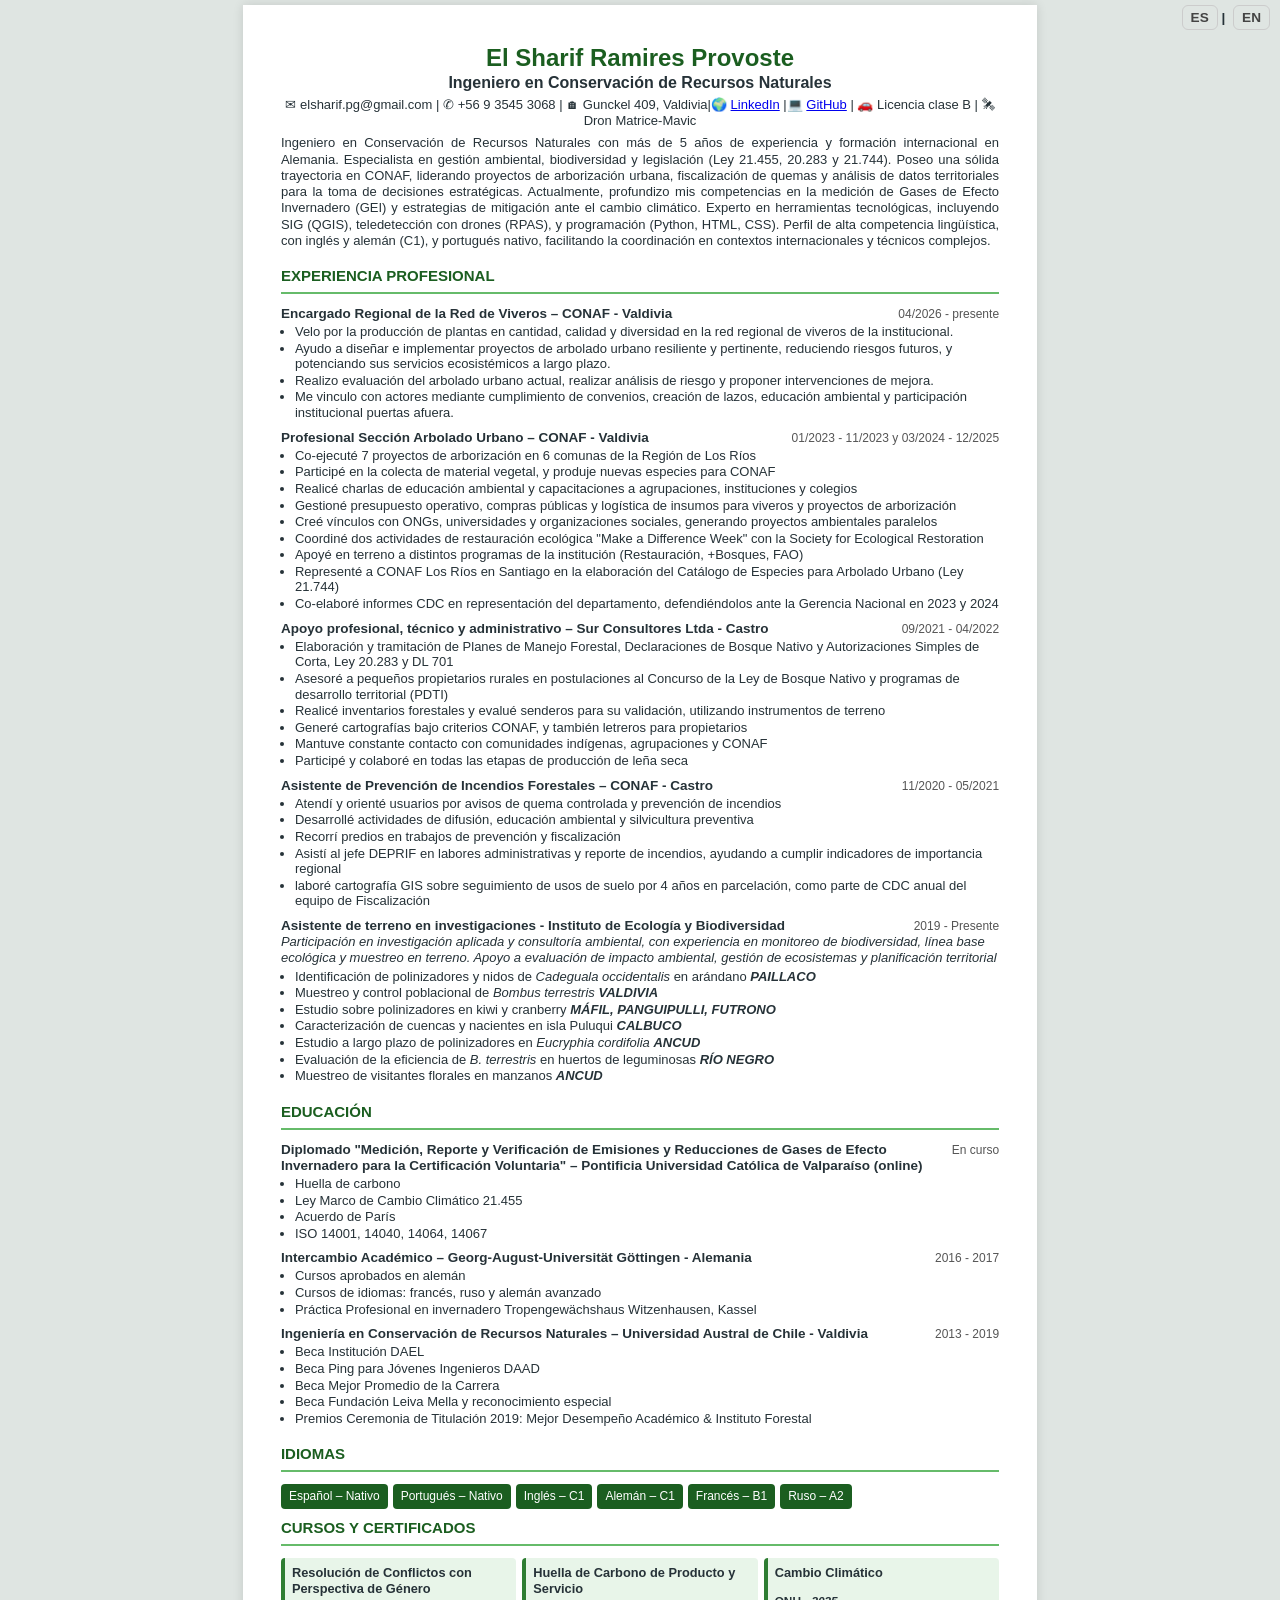
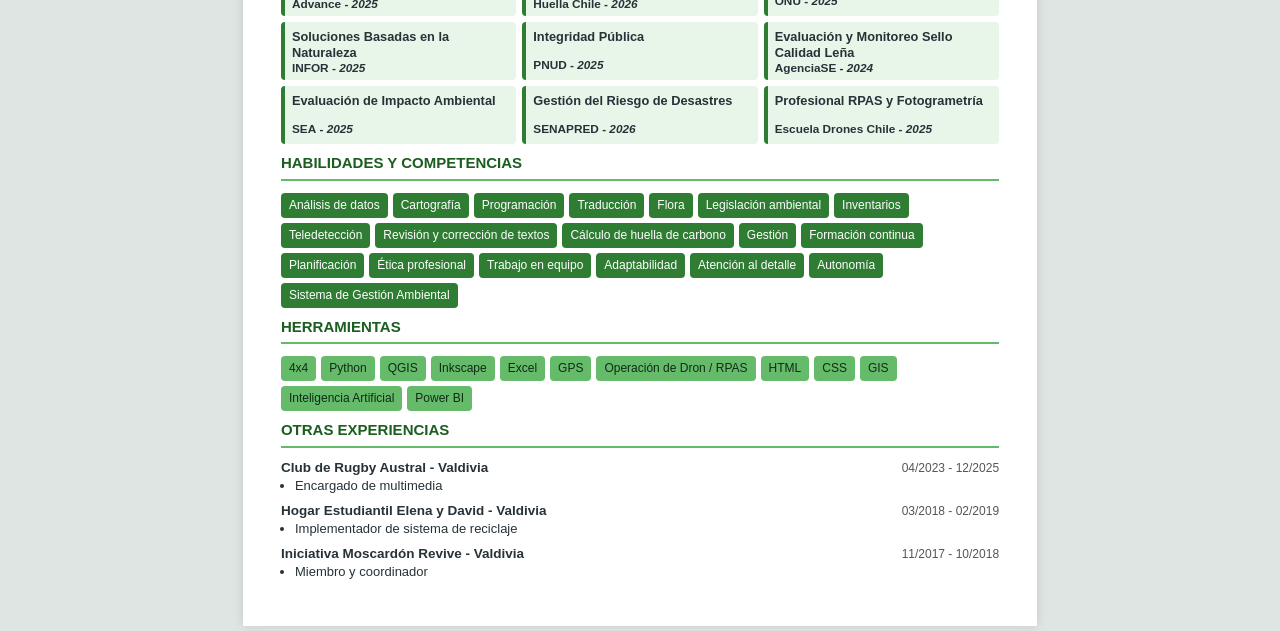
==== index.html @ f7a0f616 "Update index.html" ====
<!DOCTYPE html>
<html lang="es">

<head>
<meta charset="UTF-8">
<meta name="viewport" content="width=device-width, initial-scale=1.0">
<title>CV</title>
<link rel="stylesheet" href="style.css">
</head>

<body>

<div class="page">

<header>

<h1>El Sharif Ramires Provoste</h1>
<h2>Ingeniero en Conservación de Recursos Naturales</h2>

<p class="contact">
✉︎ elsharif.pg@gmail.com | ✆ +56 9 3545 3068 | 🏠︎ Gunckel 409, Valdivia|🌍 <a href="https://www.linkedin.com/in/el-sharif-ramires-provoste-ambiental-recursos-naturales-590b9b17b/" target="_blank">LinkedIn</a> |💻 <a href="https://github.com/Sharif-PG/cv_sharif_2026" target="_blank">GitHub</a> | 🚗 Licencia clase B | 🛰 Dron Matrice-Mavic
</p>
<div class="language">
  <a href="index.html">ES</a> | <a href="index_EN.html">EN</a>
</div>

<p class="summary">
Ingeniero en Conservación de Recursos Naturales con más de 5 años de experiencia y formación internacional en Alemania. Especialista en gestión ambiental, biodiversidad y legislación (Ley 21.455, 20.283 y 21.744). Poseo una sólida trayectoria en CONAF, liderando proyectos de arborización urbana, fiscalización de quemas y análisis de datos territoriales para la toma de decisiones estratégicas. Actualmente, profundizo mis competencias en la medición de Gases de Efecto Invernadero (GEI) y estrategias de mitigación ante el cambio climático. Experto en herramientas tecnológicas, incluyendo SIG (QGIS), teledetección con drones (RPAS), y programación (Python, HTML, CSS). Perfil de alta competencia lingüística, con inglés y alemán (C1), y portugués nativo, facilitando la coordinación en contextos internacionales y técnicos complejos.
</p>

</header>



<section>

<h3>EXPERIENCIA PROFESIONAL</h3>

<div class="item">

<div class="item-header">
<h4>Encargado Regional de la Red de Viveros – CONAF - Valdivia</h4>
<span class="date">04/2026 - presente</span>
</div>

<ul>
<li>Velo por la producción de plantas en cantidad, calidad y diversidad en la red regional de viveros de la institucional. </li>
<li>Ayudo a diseñar e implementar proyectos de arbolado urbano resiliente y pertinente, reduciendo riesgos futuros, y potenciando sus servicios ecosistémicos a largo plazo.</li>
<li>Realizo evaluación del arbolado urbano actual, realizar análisis de riesgo y proponer intervenciones de mejora. </li>
<li>Me vinculo con actores mediante cumplimiento de convenios, creación de lazos, educación ambiental y participación institucional puertas afuera.</li>
</ul>

</div>
  
<div class="item">
<div class="item-header">
<h4>Profesional Sección Arbolado Urbano – CONAF - Valdivia</h4>
<span class="date">01/2023 - 11/2023 y 03/2024 - 12/2025</span>
</div>

<ul>
<li>Co-ejecuté 7 proyectos de arborización en 6 comunas de la Región de Los Ríos</li>
<li>Participé en la colecta de material vegetal, y produje nuevas especies para CONAF</li>
<li>Realicé charlas de educación ambiental y capacitaciones a agrupaciones, instituciones y colegios</li>
<li>Gestioné presupuesto operativo, compras públicas y logística de insumos para viveros y proyectos de arborización</li>
<li>Creé vínculos con ONGs, universidades y organizaciones sociales, generando proyectos ambientales paralelos</li> 
<li>Coordiné dos actividades de restauración ecológica "Make a Difference Week" con la Society for Ecological Restoration</li>
<li>Apoyé en terreno a distintos programas de la institución  (Restauración, +Bosques, FAO)</li>
<li>Representé a CONAF Los Ríos en Santiago en la elaboración del Catálogo de Especies para Arbolado Urbano (Ley 21.744)</li>
<li>Co-elaboré informes CDC en representación del departamento, defendiéndolos ante la Gerencia Nacional en 2023 y 2024</li>
</ul>

</div>


<div class="item">

<div class="item-header">
<h4>Apoyo profesional, técnico y administrativo – Sur Consultores Ltda - Castro</h4>
<span class="date">09/2021 - 04/2022</span>
</div>

<ul>
<li>Elaboración y tramitación de Planes de Manejo Forestal, Declaraciones de Bosque Nativo y Autorizaciones Simples de Corta, Ley 20.283 y DL 701</li>
<li>Asesoré a pequeños propietarios rurales en postulaciones al Concurso de la Ley de Bosque Nativo y programas de desarrollo territorial (PDTI)</li>
<li>Realicé inventarios forestales y evalué senderos para su validación, utilizando instrumentos de terreno</li>
<li>Generé cartografías bajo criterios CONAF, y también letreros para propietarios</li>
<li>Mantuve constante contacto con comunidades indígenas, agrupaciones y CONAF</li>
<li>Participé y colaboré en todas las etapas de producción de leña seca</li>
</ul>

</div>


<div class="item">

<div class="item-header">
<h4>Asistente de Prevención de Incendios Forestales – CONAF - Castro</h4>
<span class="date">11/2020 - 05/2021</span>
</div>

<ul>
<li>Atendí y orienté usuarios por avisos de quema controlada y prevención de incendios</li>
<li>Desarrollé actividades de difusión, educación ambiental y silvicultura preventiva</li>
<li>Recorrí predios en trabajos de prevención y fiscalización</li>
<li>Asistí al jefe DEPRIF en labores administrativas y reporte de incendios, ayudando a cumplir indicadores de importancia regional</li>
<li>laboré cartografía GIS sobre seguimiento de usos de suelo por 4 años en parcelación, como parte de CDC anual del equipo de Fiscalización</li>
</ul>

</div>


<div class="item">

<div class="item-header">
<h4>Asistente de terreno en investigaciones - Instituto de Ecología y Biodiversidad</h4>
<span class="date">2019 - Presente</span>
</div>
<p><i>Participación en investigación aplicada y consultoría ambiental, con experiencia en monitoreo de biodiversidad, línea base ecológica y muestreo en terreno. Apoyo a evaluación de impacto ambiental, gestión de ecosistemas y planificación territorial</i></p>
<ul>
<li>Identificación de polinizadores y nidos de <i>Cadeguala occidentalis</i> en arándano <b><i>PAILLACO</i></b></li>
<li>Muestreo y control poblacional de <i>Bombus terrestris</i> <b><i>VALDIVIA</i></b></li>
<li>Estudio sobre polinizadores en kiwi y cranberry <b><i>MÁFIL, PANGUIPULLI, FUTRONO</i></b></li>
<li>Caracterización de cuencas y nacientes en isla Puluqui <b><i>CALBUCO</i></b></li>
<li>Estudio a largo plazo de polinizadores en <i>Eucryphia cordifolia </i><b><i>ANCUD</i></b></li>
<li>Evaluación de la eficiencia de <i>B. terrestris</i> en huertos de leguminosas <b><i>RÍO NEGRO</i></b></li>
<li>Muestreo de visitantes florales en manzanos <b><i>ANCUD</i></b></li>
</ul>

</div>


</section>



<section>

<h3>EDUCACIÓN</h3>

<div class="item">
  
<div class="item-header">
<h4>Diplomado "Medición, Reporte y Verificación de Emisiones y Reducciones de Gases de Efecto Invernadero para la Certificación Voluntaria"  – Pontificia Universidad Católica de Valparaíso (online)</h4>
<span class="date">En curso</span>
</div>

<ul>
<li>Huella de carbono</li>
<li>Ley Marco de Cambio Climático 21.455</li>
<li>Acuerdo de París</li>
<li>ISO 14001, 14040, 14064, 14067</li>
</ul>

</div>

  
<div class="item">
  
<div class="item-header">
<h4>Intercambio Académico – Georg-August-Universität Göttingen - Alemania</h4>
<span class="date">2016 - 2017</span>
</div>

<ul>
<li>Cursos aprobados en alemán</li>
<li>Cursos de idiomas: francés, ruso y alemán avanzado</li>
<li>Práctica Profesional en invernadero Tropengewächshaus Witzenhausen, Kassel</li>
</ul>

</div>


<div class="item">

<div class="item-header">
<h4>Ingeniería en Conservación de Recursos Naturales – Universidad Austral de Chile - Valdivia</h4>
<span class="date">2013 - 2019</span>
</div>

<ul>
<li>Beca Institución DAEL</li>
<li>Beca Ping para Jóvenes Ingenieros DAAD</li>
<li>Beca Mejor Promedio de la Carrera</li>
<li>Beca Fundación Leiva Mella y reconocimiento especial</li>
<li>Premios Ceremonia de Titulación 2019: Mejor Desempeño Académico & Instituto Forestal</li>
</ul>

</div>

</section>


<section>

<h3>IDIOMAS</h3>

<div class="box-grid">

<div class="box lang">Español – Nativo</div>
<div class="box lang">Portugués – Nativo</div>
<div class="box lang">Inglés – C1</div>
<div class="box lang">Alemán – C1</div>
<div class="box lang">Francés – B1</div>
<div class="box lang">Ruso – A2</div>

</div>

</section>



<section>

<h3>CURSOS Y CERTIFICADOS</h3>

<div class="courses-grid">
<!--
<div class="course">
<h4>Desafíos en Áreas Silvestres Protegidas</h4>
<p><b>FAO</b> - <i>2026</i></p>
</div>

<div class="course">
<h4>Análisis de Datos y Dashboard en Excel</h4>
<p><b>USACH</b> - <i>2025</i></p>
</div>
-->
<div class="course">
<h4>Resolución de Conflictos con Perspectiva de Género</h4>
<p><b>Advance</b> - <i>2025</i></p>
</div>

<div class="course">
<h4>Huella de Carbono de Producto y Servicio</h4>
<p><b>Huella Chile</b> - <i>2026</i></p>
</div>

<div class="course">
<h4>Cambio Climático</h4>
<p><b>ONU</b> - <i>2025</i></p>
</div>

<div class="course">
<h4>Soluciones Basadas en la Naturaleza</h4>
<p><b>INFOR</b> - <i>2025</i></p>
</div>

<div class="course">
<h4>Integridad Pública</h4>
<p><b>PNUD</b> - <i>2025</i></p>
</div>
<!--
<div class="course">
<h4>Certificado de Alemán TestDaF</h4>
<p><b>TestDaf Institut</b> - <i>2017</i></p>
</div>
-->
<div class="course">
<h4>Evaluación y Monitoreo Sello Calidad Leña</h4>
<p><b>AgenciaSE</b> - <i>2024</i></p>
</div>
<!--
<div class="course">
<h4>IELTS Inglés C1</h4>
<p><b>British Council</b> - <i>2024</i></p>
</div>
-->
<div class="course">
<h4>Evaluación de Impacto Ambiental</h4>
<p><b>SEA</b> - <i>2025</i></p>
</div>
<!--
<div class="course">
<h4>Formación de Especialista de Emergencia</h4>
<p><b>CITRID</b> - <i>2026</i></p>
</div>

<div class="course">
<h4>La Lista Roja de Ecosistemas</h4>
<p><b>IUCN</b> - <i>2026</i></p>
</div>
-->
<div class="course">
<h4>Gestión del Riesgo de Desastres</h4>
<p><b>SENAPRED</b> - <i>2026</i></p>
</div>

<div class="course">
<h4>Profesional RPAS y Fotogrametría</h4>
<p><b>Escuela Drones Chile</b> - <i>2025</i></p>
</div>

</div>

</section>


<section>

<h3>HABILIDADES Y COMPETENCIAS</h3>

<div class="box-grid">

<div class="box">Análisis de datos</div>
<div class="box">Cartografía</div>
<div class="box">Programación</div>
<div class="box">Traducción</div>
<div class="box">Flora</div>
<div class="box">Legislación ambiental</div>
<div class="box">Inventarios</div>
<div class="box">Teledetección</div>
<div class="box">Revisión y corrección de textos</div>
<div class="box">Cálculo de huella de carbono</div>
<div class="box">Gestión</div>
<div class="box">Formación continua</div>
<div class="box">Planificación</div>
<div class="box">Ética profesional</div>
<div class="box">Trabajo en equipo</div>
<div class="box">Adaptabilidad</div>
<div class="box">Atención al detalle</div>
<div class="box">Autonomía</div>
<div class="box">Sistema de Gestión Ambiental</div>
</div>

</section>



<section>

<h3>HERRAMIENTAS</h3>

<div class="box-grid">

<div class="box tool">4x4</div>
<div class="box tool">Python</div>
<div class="box tool">QGIS</div>
<div class="box tool">Inkscape</div>
<div class="box tool">Excel</div>
<div class="box tool">GPS</div>
<div class="box tool">Operación de Dron / RPAS</div>
<div class="box tool">HTML</div>
<div class="box tool">CSS</div>
<div class="box tool">GIS</div>
<div class="box tool">Inteligencia Artificial</div>
<div class="box tool">Power BI</div>
  
</div>

</section>
  


<section>

<h3>OTRAS EXPERIENCIAS</h3>

<div class="item">

<div class="item-header">
<h4>Club de Rugby Austral - Valdivia</h4>
<span class="date">04/2023 - 12/2025</span>
</div>

<ul>
<li>Encargado de multimedia</li>
</ul>

</div>


<div class="item">

<div class="item-header">
<h4>Hogar Estudiantil Elena y David - Valdivia</h4>
<span class="date">03/2018 - 02/2019</span>
</div>

<ul>
<li>Implementador de sistema de reciclaje</li>
</ul>

</div>

<div class="item">

<div class="item-header">
<h4>Iniciativa Moscardón Revive - Valdivia</h4>
<span class="date">11/2017 - 10/2018</span>
</div>

<ul>
<li>Miembro y coordinador</li>
</ul>

</div>

</section>


</div>

</body>
</html>
---- style.css ----
:root{

--green-dark:#1B5E20;
--green-mid:#2E7D32;
--green-light:#66BB6A;
--green-soft:#E8F5E9;

--text:#263238;

}

*{
box-sizing:border-box;
margin:0;
padding:0;
}

body{

font-family:"Segoe UI", Arial, sans-serif;
font-size:13px;
line-height:1.25;

background:#dfe5e2;
color:var(--text);

display:flex;
justify-content:center;

padding:5px;

}


/* BOTON DE IDIOMA */

.language {
  position: absolute;
  top: 10px;
  right: 10px;
  font-size: 0.85rem;
  font-weight: 600;
}

.language a {
  text-decoration: none;
  color: #444;
  border: 1px solid #ccc;
  padding: 4px 8px;
  margin-left: 4px;
  border-radius: 6px;
  transition: all 0.2s ease;
}

.language a:hover {
  background-color: #444;
  color: white;
  border-color: #444;
}

/* PAGE */

.page{

background:white;

width:210mm;
min-height:297mm;

padding:10mm;

box-shadow:0 0 10px rgba(0,0,0,0.12);

}


/* HEADER */

header{
text-align:center;
margin-bottom:8px;
}

h1{
font-size:24px;
color:var(--green-dark);
}

h2{
font-size:16px;
margin-bottom:4px;
}

.contact{
font-size:13px;
margin-bottom:6px;
}

.summary{
text-align:justify;
}


/* SECTIONS */

section{
margin-top:0px;
padding-top:10px;
page-break-inside:avoid;
break-inside:avoid;
}

h3{

color:var(--green-dark);

border-bottom:2px solid var(--green-light);

padding-bottom:6px;
margin-bottom:12px;

font-size:15px;

}


/* EXPERIENCE / EDUCATION */

.item{
margin-bottom:9px;
}

.item-header{
display:flex;
justify-content:space-between;
align-items:baseline;
gap:2px;
}

.item-header h4{
font-size:13.5px;
line-height:1.2;
}

.date{
font-size:12px;
color:#555;
white-space:nowrap;
}


/* LISTS */

ul{
margin-top:2px;
padding-left:14px;
}

li{
margin-bottom:1px;
line-height:1.2;
}


/* COURSES / CERTIFICATIONS */

.courses-grid{

display:grid;

grid-template-columns:repeat(auto-fill,minmax(190px,1fr));

gap:6px;

}

.course{

background:var(--green-soft);

border-left:4px solid var(--green-mid);

padding:7px;

border-radius:4px;

height:58px;

display:flex;
flex-direction:column;
justify-content:space-between;

}

.course h4{
font-size:12.8px;
}

.course span{
font-size:11.8px;
}

.course p{
font-size:11.8px;
font-weight:600;
}


/* SKILLS / TOOLS / LANGUAGES */

.box-grid{

display:flex;

flex-wrap:wrap;

gap:5px;

}

.box{

background:var(--green-mid);

color:white;

padding:5px 8px;

border-radius:4px;

font-size:12px;

}

.tool{
background:var(--green-light);
color:#0d2c16;
}

.lang{
background:var(--green-dark);
}


/* PRINT SETTINGS */

@page{
size:A4;
margin:13mm;
}

@media print{

body{
background:white;
padding:0;
font-size:11px;
}

.page{
box-shadow:none;
width:100%;
padding:8mm;
}

section{
break-inside:avoid;
page-break-inside:avoid;
}

}
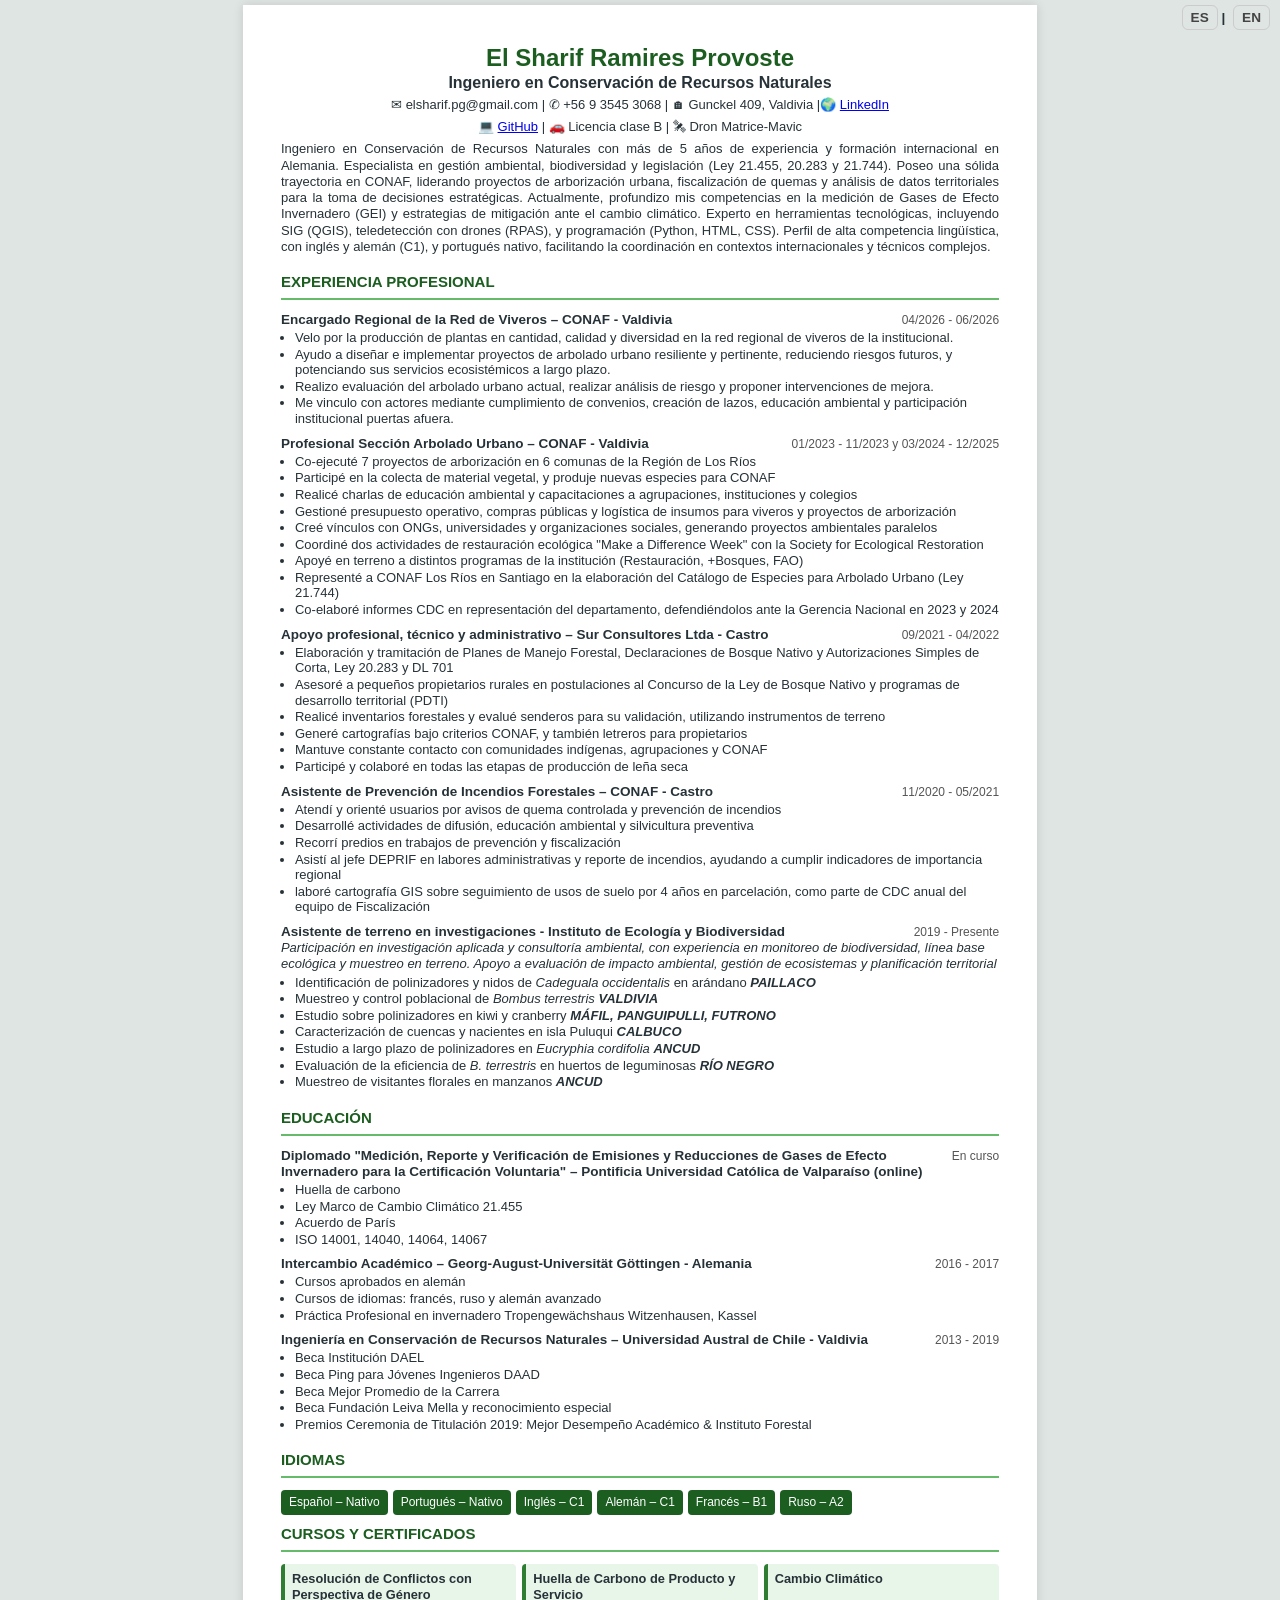
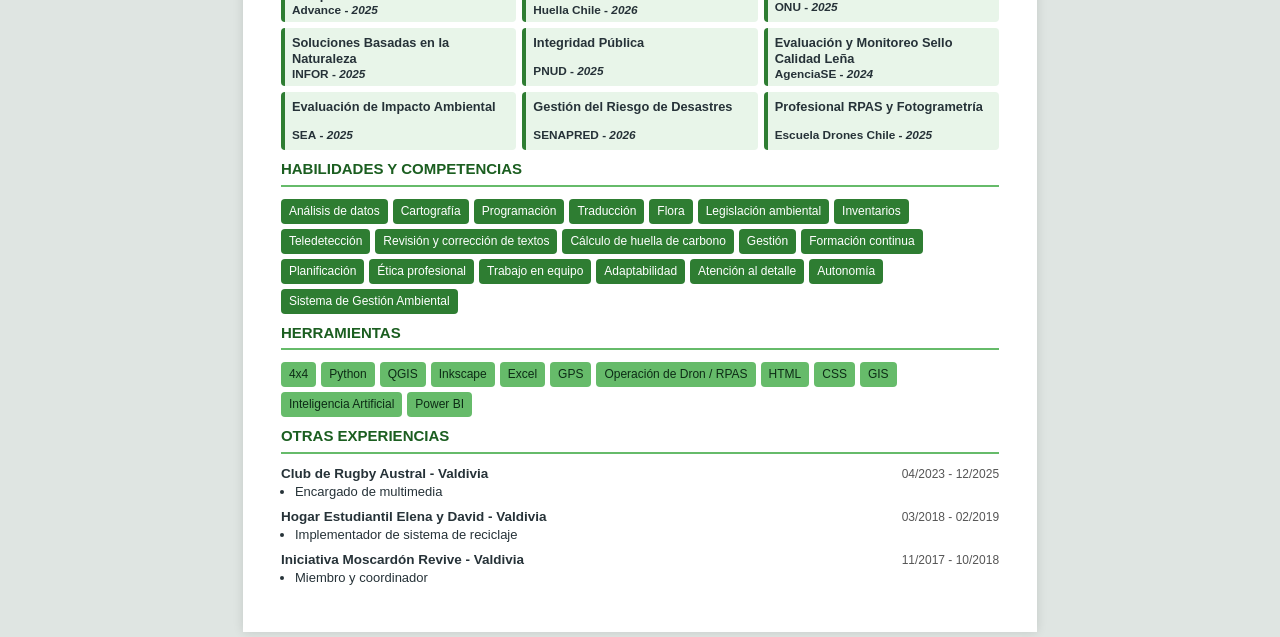
==== commit 1c2c16a7: "Update index.html" ====
--- a/index.html
+++ b/index.html
@@ -18,8 +18,9 @@
 <h2>Ingeniero en Conservación de Recursos Naturales</h2>
 
 <p class="contact">
-✉︎ elsharif.pg@gmail.com | ✆ +56 9 3545 3068 | 🏠︎ Gunckel 409, Valdivia|🌍 <a href="https://www.linkedin.com/in/el-sharif-ramires-provoste-ambiental-recursos-naturales-590b9b17b/" target="_blank">LinkedIn</a> |💻 <a href="https://github.com/Sharif-PG/cv_sharif_2026" target="_blank">GitHub</a> | 🚗 Licencia clase B | 🛰 Dron Matrice-Mavic
-</p>
+✉︎ elsharif.pg@gmail.com | ✆ +56 9 3545 3068 | 🏠︎ Gunckel 409, Valdivia |🌍 <a href="https://www.linkedin.com/in/el-sharif-ramires-provoste-ambiental-recursos-naturales-590b9b17b/" target="_blank">LinkedIn</a></p>
+<p class="contact">
+💻 <a href="https://github.com/Sharif-PG/cv_sharif_2026" target="_blank">GitHub</a> | 🚗 Licencia clase B | 🛰 Dron Matrice-Mavic</p>
 <div class="language">
   <a href="index.html">ES</a> | <a href="index_EN.html">EN</a>
 </div>
@@ -40,7 +41,7 @@
 
 <div class="item-header">
 <h4>Encargado Regional de la Red de Viveros – CONAF - Valdivia</h4>
-<span class="date">04/2026 - presente</span>
+<span class="date">04/2026 - 06/2026</span>
 </div>
 
 <ul>
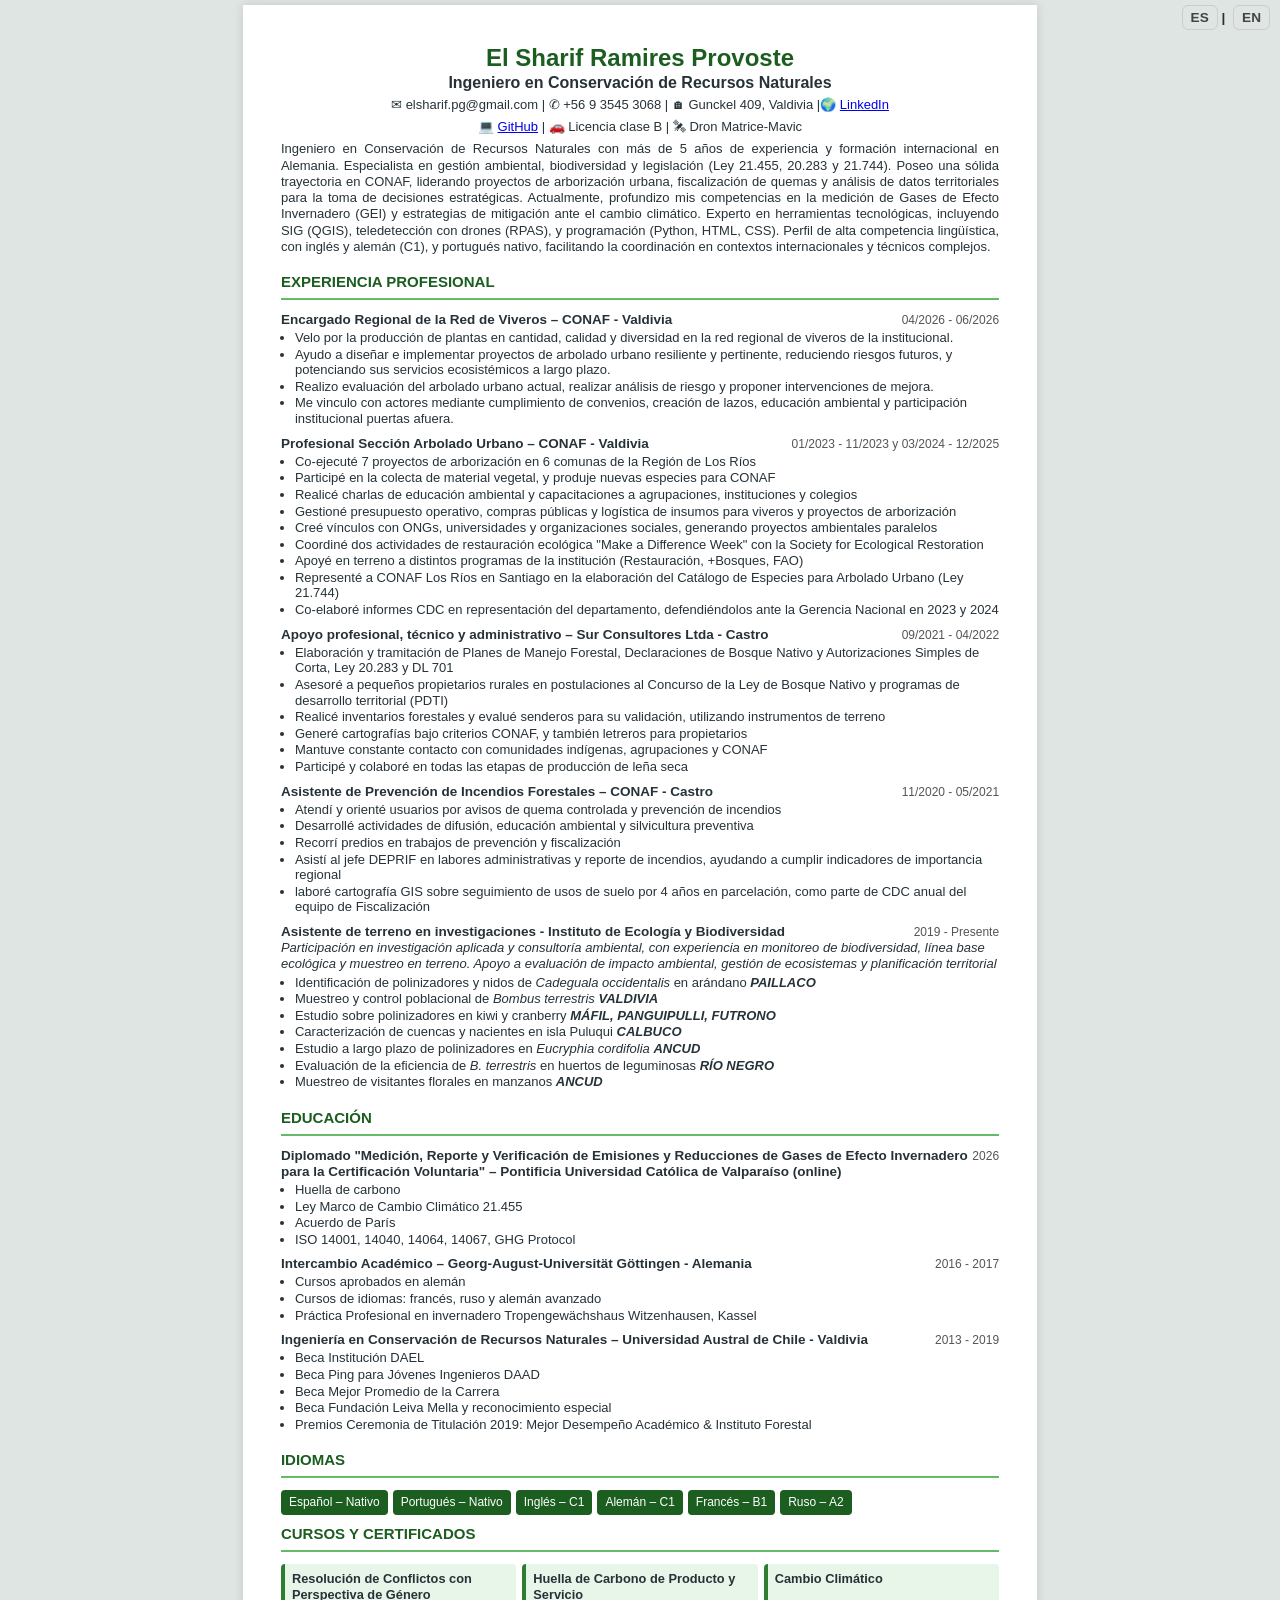
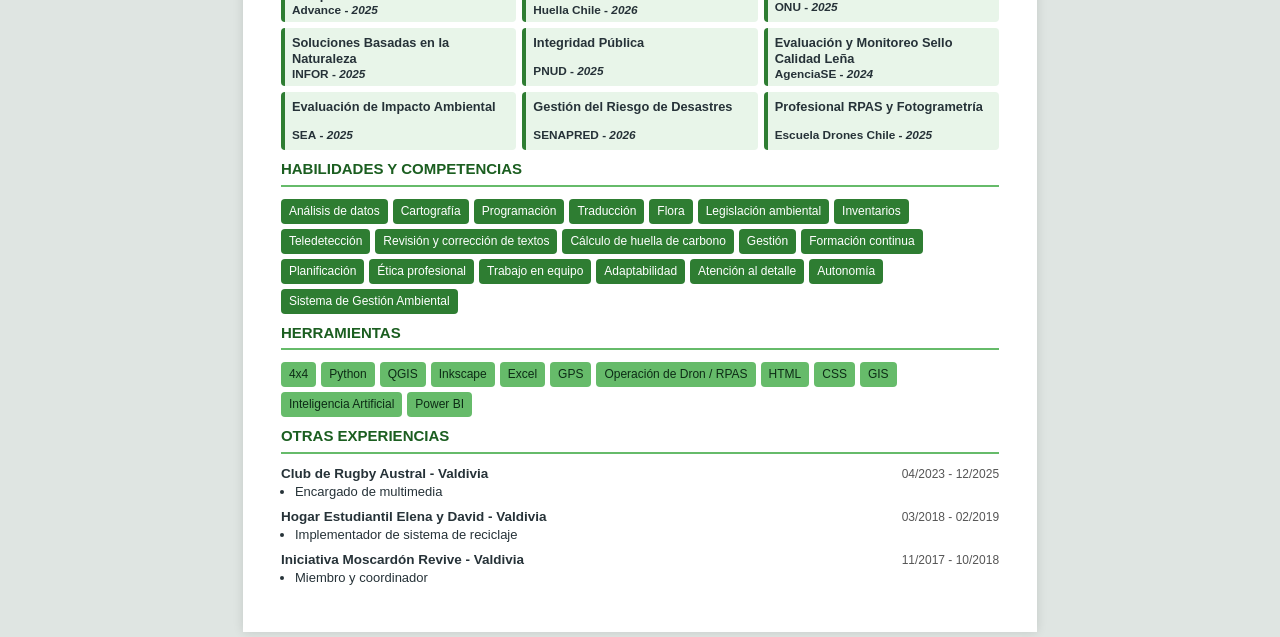
==== commit 57d5498a: "Update index.html" ====
--- a/index.html
+++ b/index.html
@@ -143,14 +143,14 @@
   
 <div class="item-header">
 <h4>Diplomado "Medición, Reporte y Verificación de Emisiones y Reducciones de Gases de Efecto Invernadero para la Certificación Voluntaria"  – Pontificia Universidad Católica de Valparaíso (online)</h4>
-<span class="date">En curso</span>
+<span class="date">2026</span>
 </div>
 
 <ul>
 <li>Huella de carbono</li>
 <li>Ley Marco de Cambio Climático 21.455</li>
 <li>Acuerdo de París</li>
-<li>ISO 14001, 14040, 14064, 14067</li>
+<li>ISO 14001, 14040, 14064, 14067, GHG Protocol</li>
 </ul>
 
 </div>
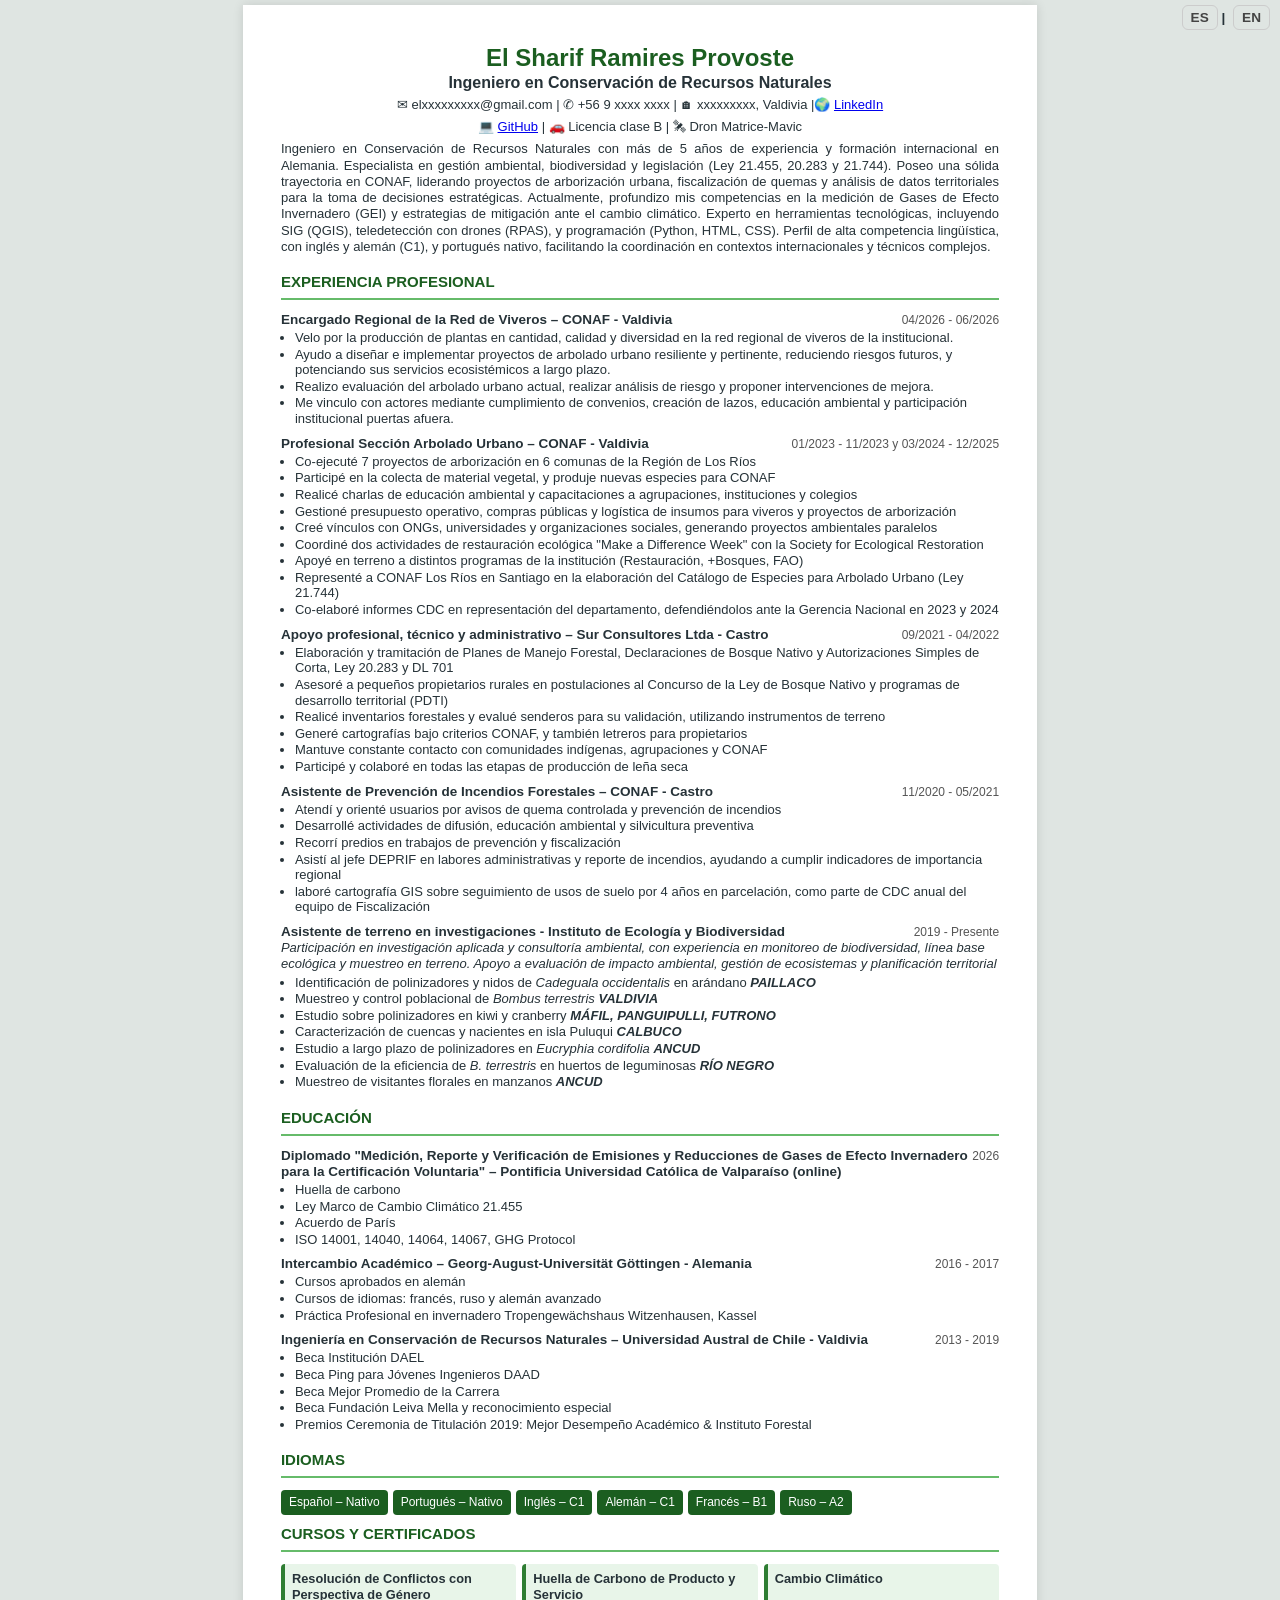
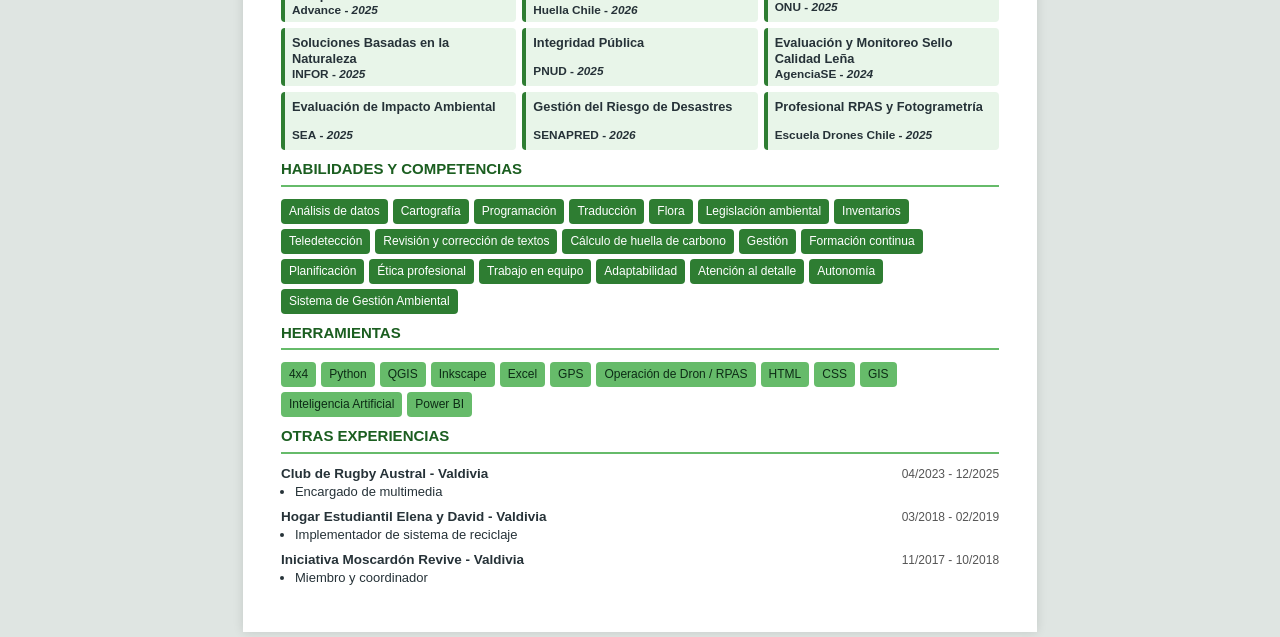
==== commit 1d3111f1: "Update index.html" ====
--- a/index.html
+++ b/index.html
@@ -18,7 +18,7 @@
 <h2>Ingeniero en Conservación de Recursos Naturales</h2>
 
 <p class="contact">
-✉︎ elsharif.pg@gmail.com | ✆ +56 9 3545 3068 | 🏠︎ Gunckel 409, Valdivia |🌍 <a href="https://www.linkedin.com/in/el-sharif-ramires-provoste-ambiental-recursos-naturales-590b9b17b/" target="_blank">LinkedIn</a></p>
+✉︎ elxxxxxxxxx@gmail.com | ✆ +56 9 xxxx xxxx | 🏠︎ xxxxxxxxx, Valdivia |🌍 <a href="https://www.linkedin.com/in/el-sharif-ramires-provoste-ambiental-recursos-naturales-590b9b17b/" target="_blank">LinkedIn</a></p>
 <p class="contact">
 💻 <a href="https://github.com/Sharif-PG/cv_sharif_2026" target="_blank">GitHub</a> | 🚗 Licencia clase B | 🛰 Dron Matrice-Mavic</p>
 <div class="language">
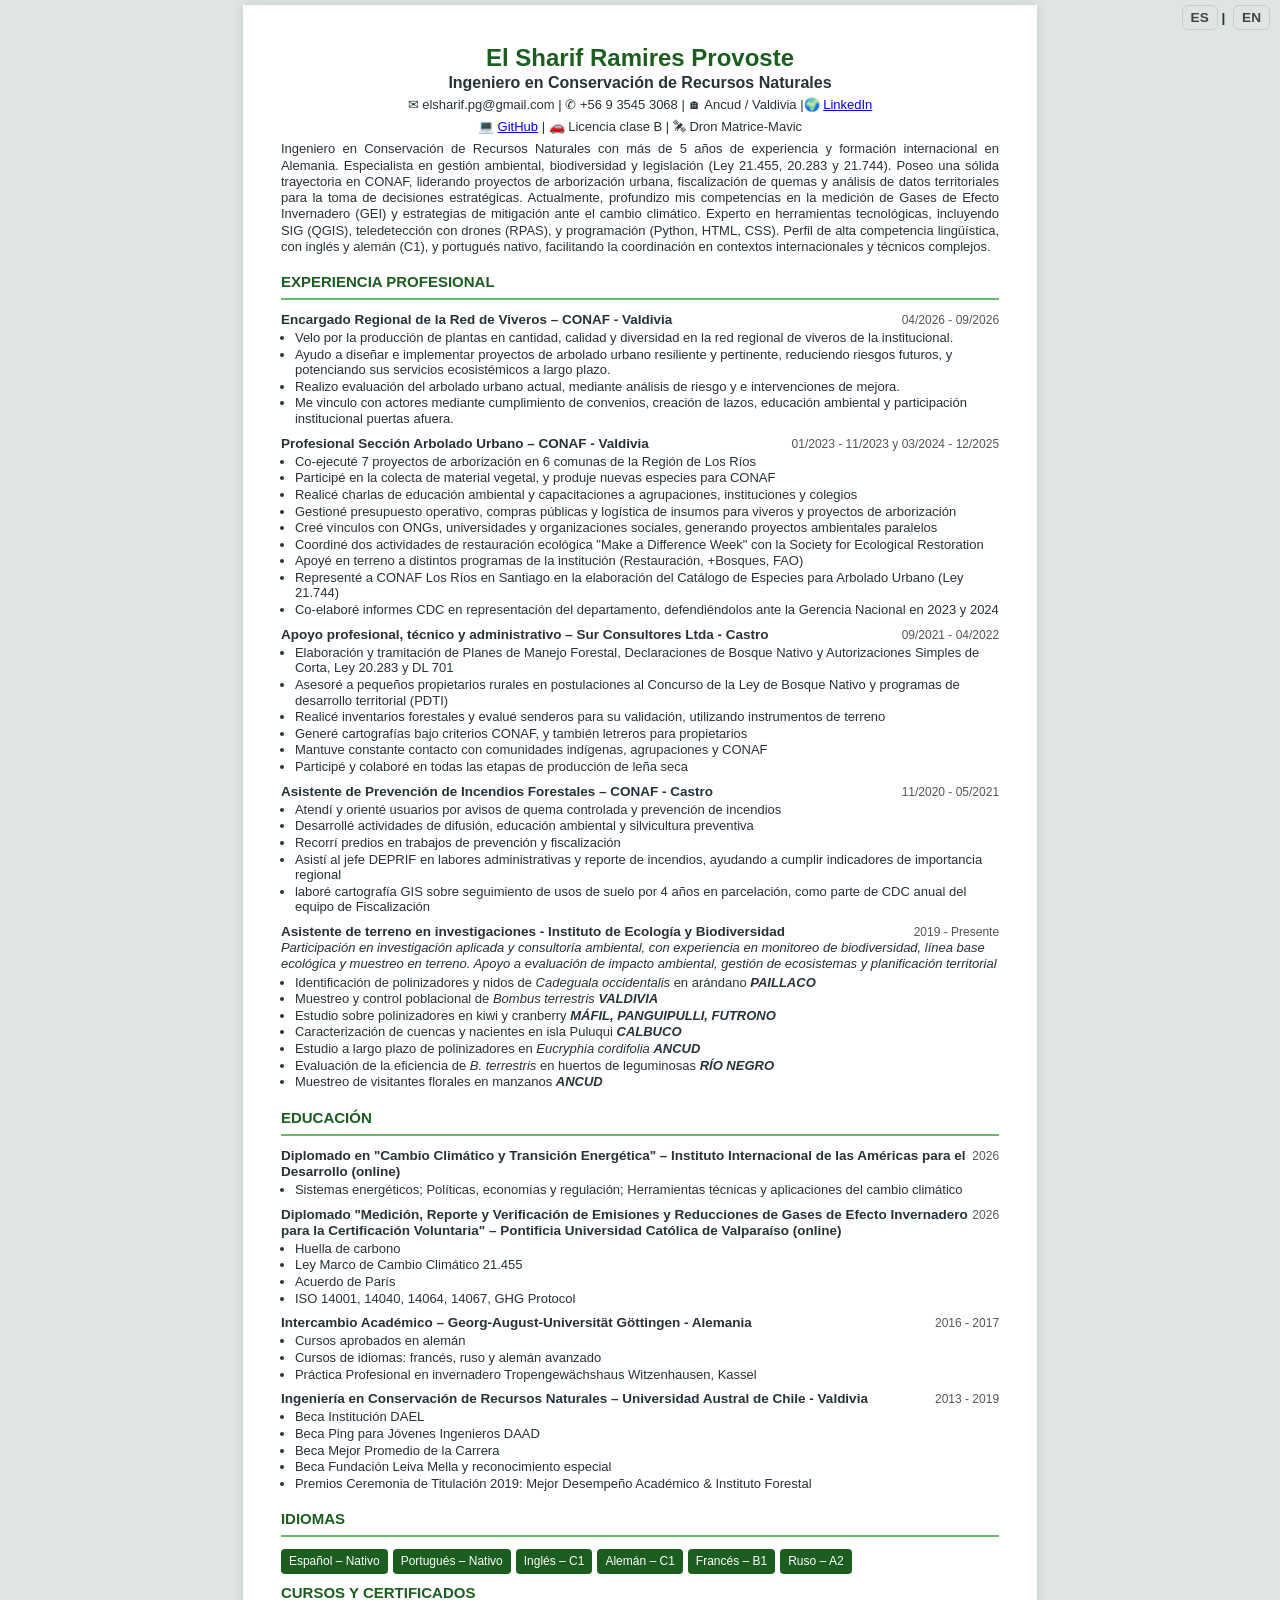
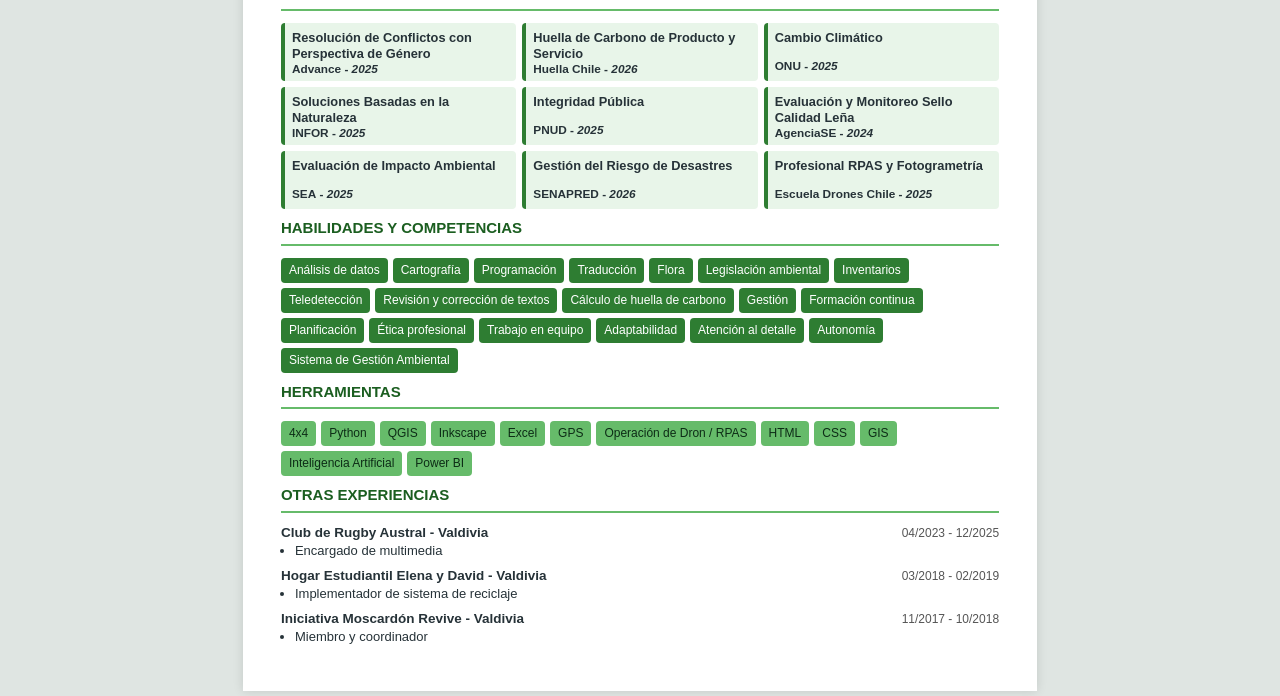
==== commit eb918019: "Revise CV with updated contact and experience Updated personal information and professional experien" ====
--- a/index.html
+++ b/index.html
@@ -18,7 +18,7 @@
 <h2>Ingeniero en Conservación de Recursos Naturales</h2>
 
 <p class="contact">
-✉︎ elxxxxxxxxx@gmail.com | ✆ +56 9 xxxx xxxx | 🏠︎ xxxxxxxxx, Valdivia |🌍 <a href="https://www.linkedin.com/in/el-sharif-ramires-provoste-ambiental-recursos-naturales-590b9b17b/" target="_blank">LinkedIn</a></p>
+✉︎ elsharif.pg@gmail.com | ✆ +56 9 3545 3068 | 🏠︎ Ancud / Valdivia |🌍 <a href="https://www.linkedin.com/in/el-sharif-ramires-provoste-ambiental-recursos-naturales-590b9b17b/" target="_blank">LinkedIn</a></p>
 <p class="contact">
 💻 <a href="https://github.com/Sharif-PG/cv_sharif_2026" target="_blank">GitHub</a> | 🚗 Licencia clase B | 🛰 Dron Matrice-Mavic</p>
 <div class="language">
@@ -41,13 +41,13 @@
 
 <div class="item-header">
 <h4>Encargado Regional de la Red de Viveros – CONAF - Valdivia</h4>
-<span class="date">04/2026 - 06/2026</span>
+<span class="date">04/2026 - 09/2026</span>
 </div>
 
 <ul>
 <li>Velo por la producción de plantas en cantidad, calidad y diversidad en la red regional de viveros de la institucional. </li>
 <li>Ayudo a diseñar e implementar proyectos de arbolado urbano resiliente y pertinente, reduciendo riesgos futuros, y potenciando sus servicios ecosistémicos a largo plazo.</li>
-<li>Realizo evaluación del arbolado urbano actual, realizar análisis de riesgo y proponer intervenciones de mejora. </li>
+<li>Realizo evaluación del arbolado urbano actual, mediante análisis de riesgo y e intervenciones de mejora. </li>
 <li>Me vinculo con actores mediante cumplimiento de convenios, creación de lazos, educación ambiental y participación institucional puertas afuera.</li>
 </ul>
 
@@ -138,6 +138,19 @@
 <section>
 
 <h3>EDUCACIÓN</h3>
+
+<div class="item">
+  
+<div class="item-header">
+<h4>Diplomado en "Cambio Climático y Transición Energética"  – Instituto Internacional de las Américas para el Desarrollo (online)</h4>
+<span class="date">2026</span>
+</div>
+
+<ul>
+<li>Sistemas energéticos; Políticas, economías y regulación; Herramientas técnicas y aplicaciones del cambio climático</li>
+</ul>
+
+</div>
 
 <div class="item">
   
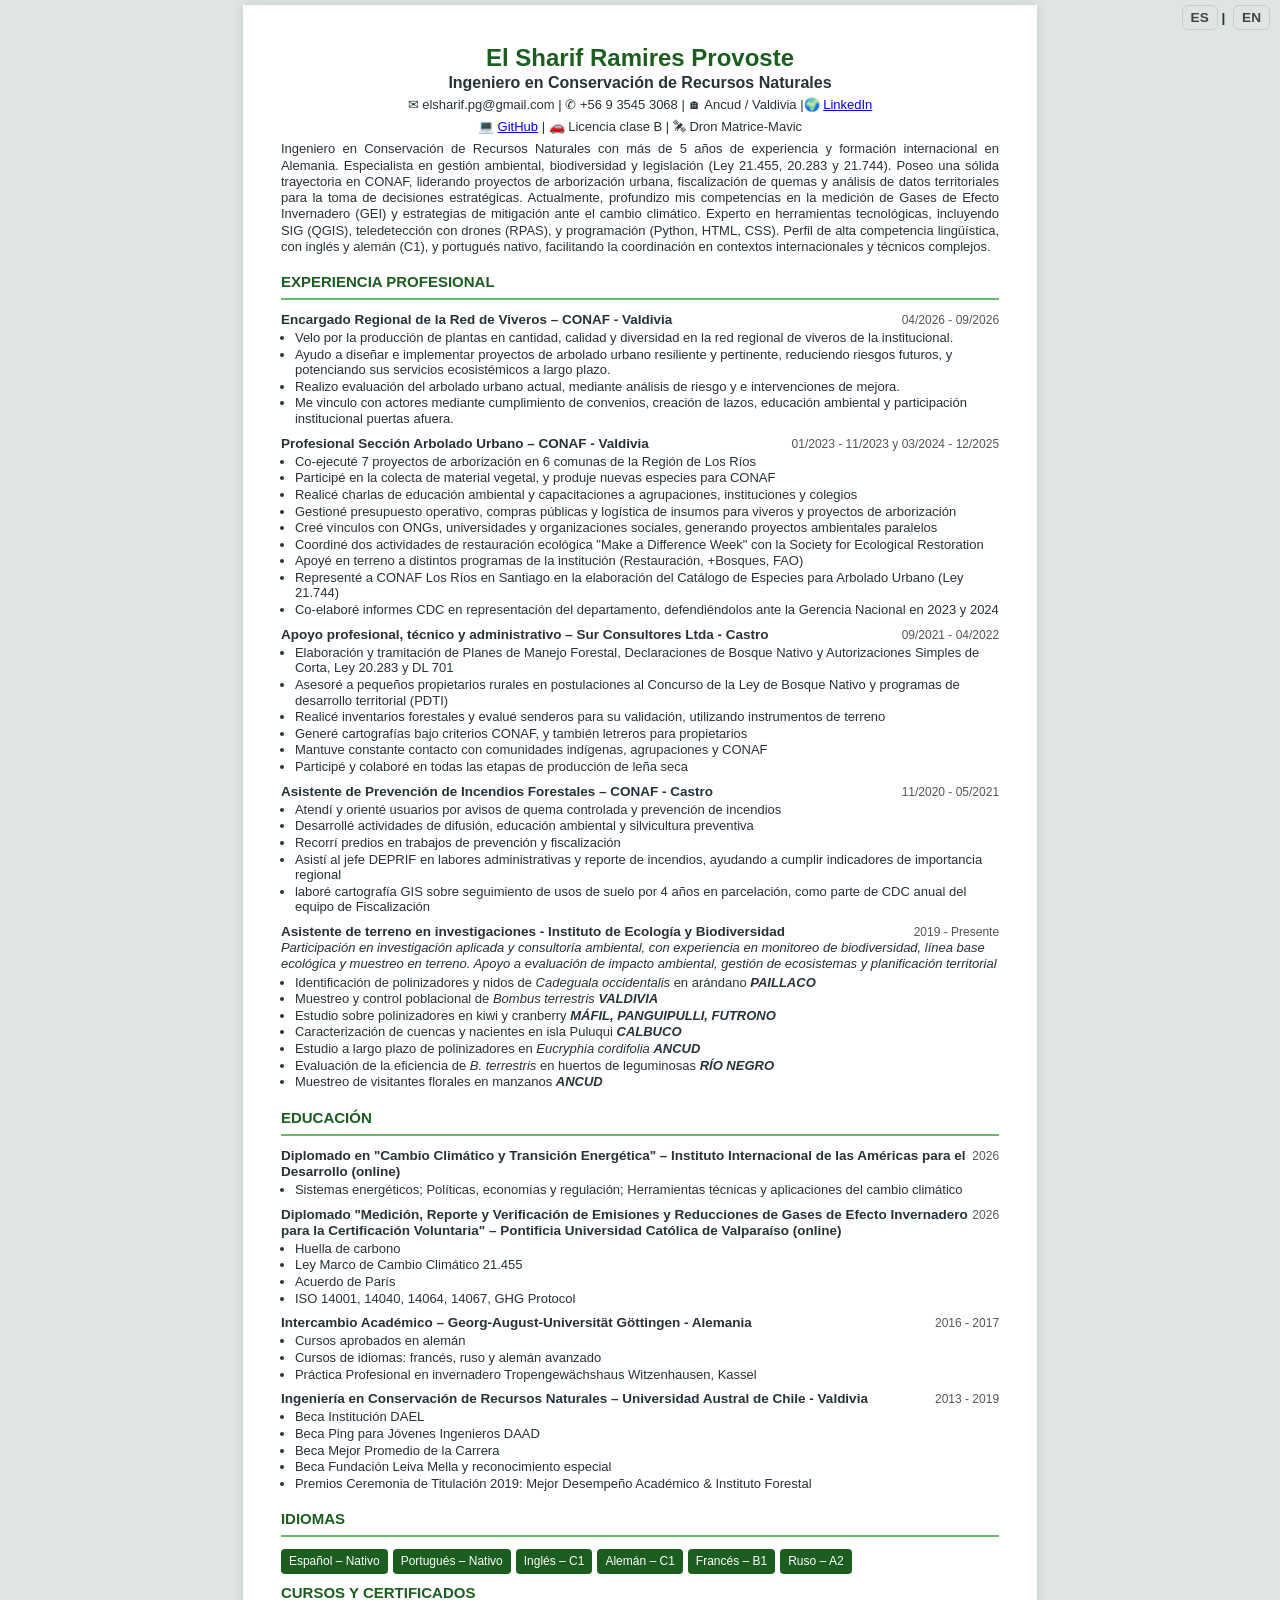
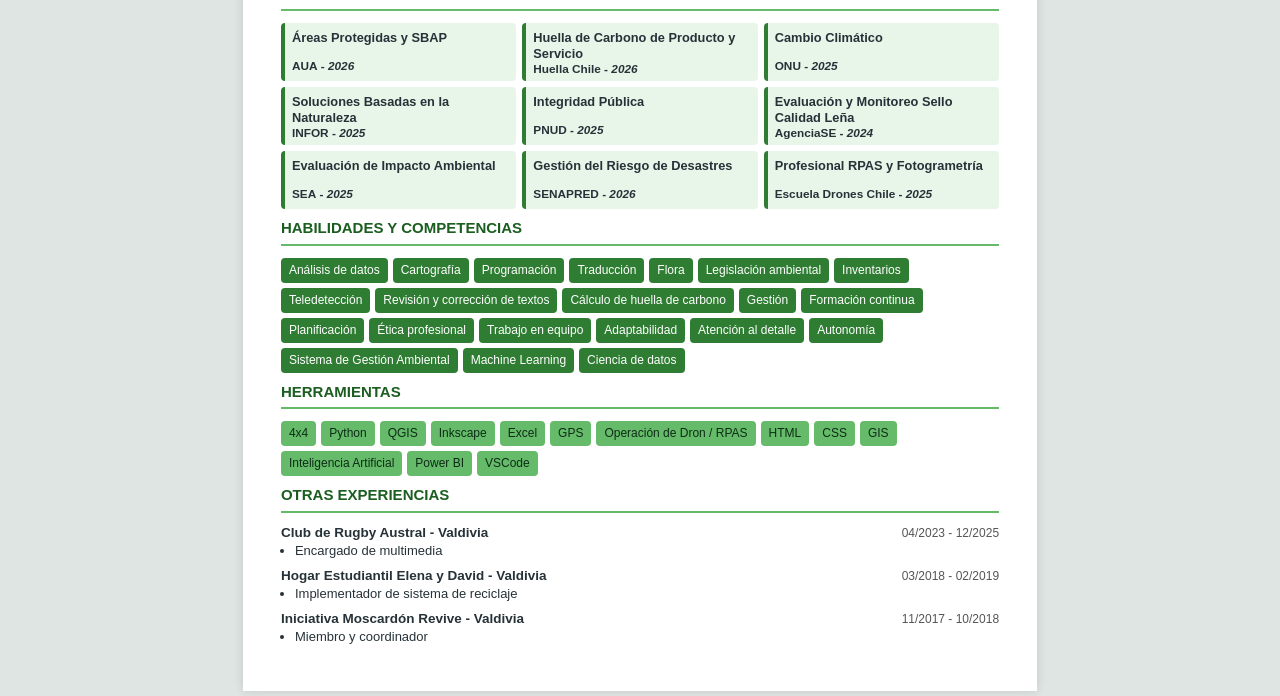
==== commit c8dec669: "Update CV with new sections and content The changes include the addition of new sections and updates" ====
--- a/index.html
+++ b/index.html
@@ -241,8 +241,8 @@
 </div>
 -->
 <div class="course">
-<h4>Resolución de Conflictos con Perspectiva de Género</h4>
-<p><b>Advance</b> - <i>2025</i></p>
+<h4>Áreas Protegidas y SBAP</h4>
+<p><b>AUA</b> - <i>2026</i></p>
 </div>
 
 <div class="course">
@@ -335,6 +335,9 @@
 <div class="box">Atención al detalle</div>
 <div class="box">Autonomía</div>
 <div class="box">Sistema de Gestión Ambiental</div>
+<div class="box">Machine Learning</div>
+<div class="box">Ciencia de datos</div>
+
 </div>
 
 </section>
@@ -359,6 +362,7 @@
 <div class="box tool">GIS</div>
 <div class="box tool">Inteligencia Artificial</div>
 <div class="box tool">Power BI</div>
+<div class="box tool">VSCode</div>
   
 </div>
 
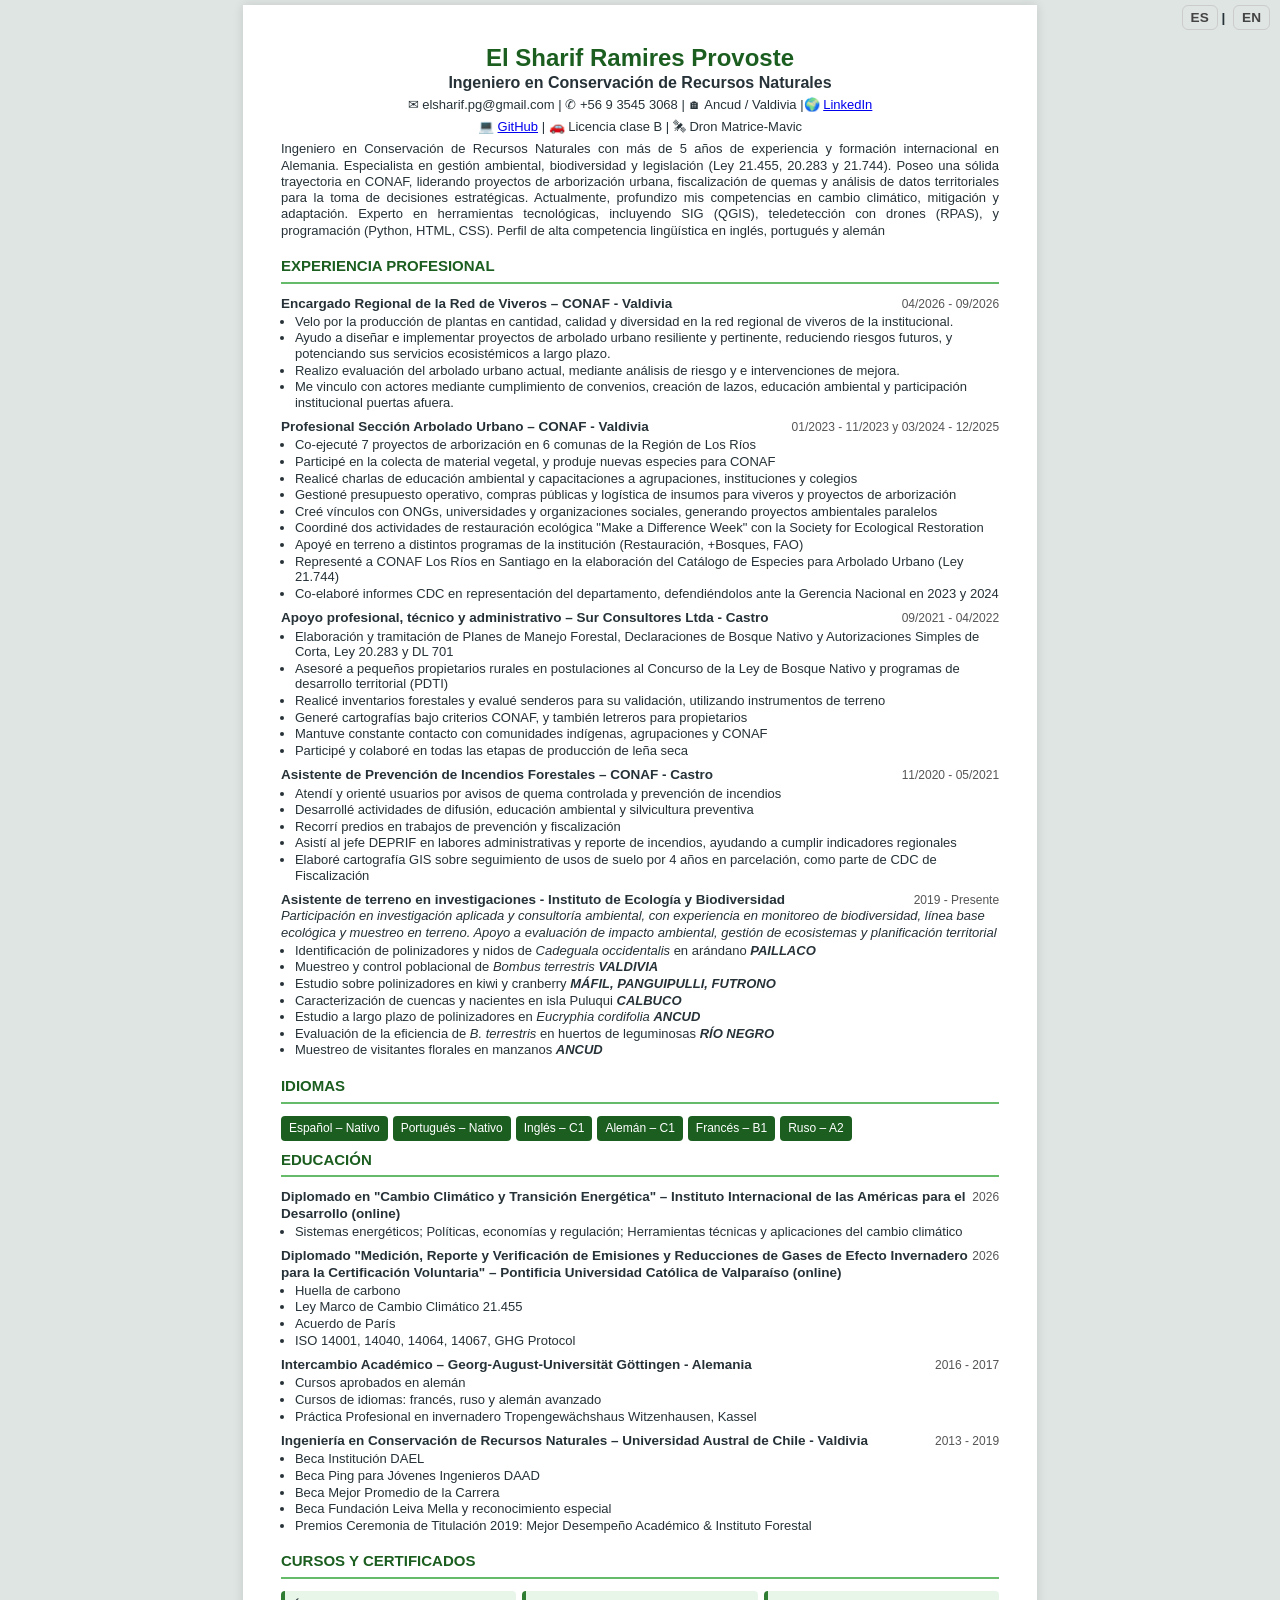
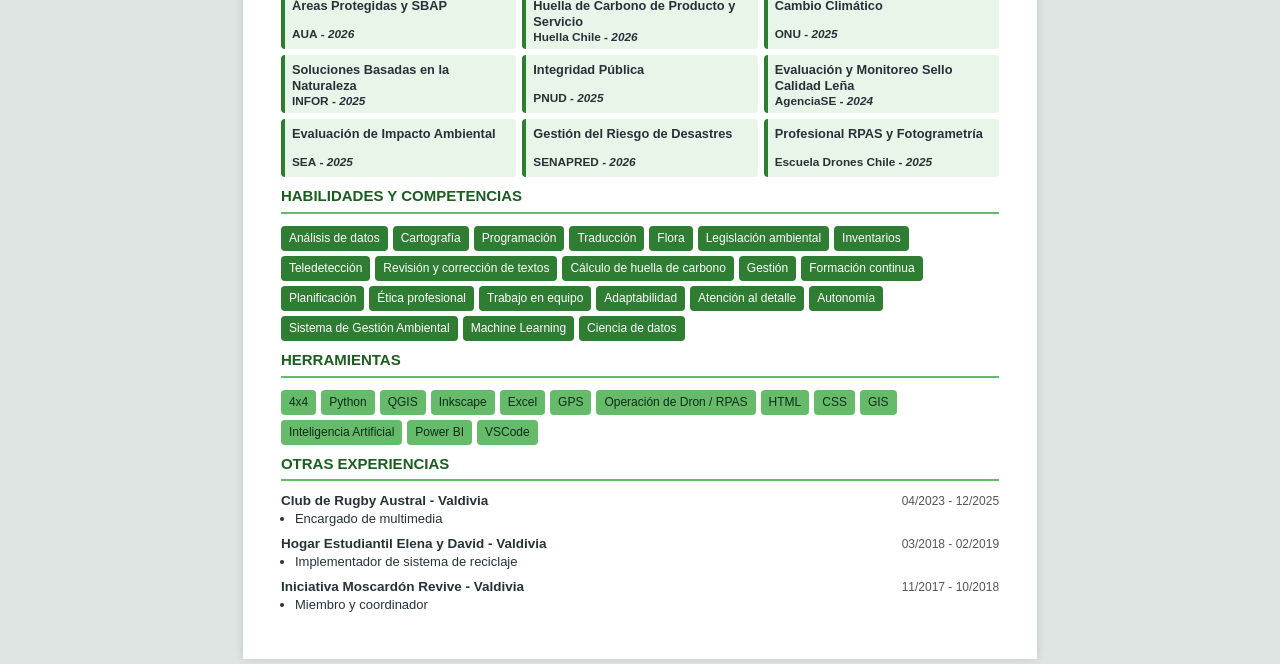
==== commit 9f2f0438: "Revise CV content and formatting in index.html Updated the CV content with new details and improved " ====
--- a/index.html
+++ b/index.html
@@ -26,7 +26,7 @@
 </div>
 
 <p class="summary">
-Ingeniero en Conservación de Recursos Naturales con más de 5 años de experiencia y formación internacional en Alemania. Especialista en gestión ambiental, biodiversidad y legislación (Ley 21.455, 20.283 y 21.744). Poseo una sólida trayectoria en CONAF, liderando proyectos de arborización urbana, fiscalización de quemas y análisis de datos territoriales para la toma de decisiones estratégicas. Actualmente, profundizo mis competencias en la medición de Gases de Efecto Invernadero (GEI) y estrategias de mitigación ante el cambio climático. Experto en herramientas tecnológicas, incluyendo SIG (QGIS), teledetección con drones (RPAS), y programación (Python, HTML, CSS). Perfil de alta competencia lingüística, con inglés y alemán (C1), y portugués nativo, facilitando la coordinación en contextos internacionales y técnicos complejos.
+Ingeniero en Conservación de Recursos Naturales con más de 5 años de experiencia y formación internacional en Alemania. Especialista en gestión ambiental, biodiversidad y legislación (Ley 21.455, 20.283 y 21.744). Poseo una sólida trayectoria en CONAF, liderando proyectos de arborización urbana, fiscalización de quemas y análisis de datos territoriales para la toma de decisiones estratégicas. Actualmente, profundizo mis competencias en cambio climático, mitigación y adaptación. Experto en herramientas tecnológicas, incluyendo SIG (QGIS), teledetección con drones (RPAS), y programación (Python, HTML, CSS). Perfil de alta competencia lingüística en inglés, portugués y alemán
 </p>
 
 </header>
@@ -104,8 +104,8 @@
 <li>Atendí y orienté usuarios por avisos de quema controlada y prevención de incendios</li>
 <li>Desarrollé actividades de difusión, educación ambiental y silvicultura preventiva</li>
 <li>Recorrí predios en trabajos de prevención y fiscalización</li>
-<li>Asistí al jefe DEPRIF en labores administrativas y reporte de incendios, ayudando a cumplir indicadores de importancia regional</li>
-<li>laboré cartografía GIS sobre seguimiento de usos de suelo por 4 años en parcelación, como parte de CDC anual del equipo de Fiscalización</li>
+<li>Asistí al jefe DEPRIF en labores administrativas y reporte de incendios, ayudando a cumplir indicadores regionales</li>
+<li>Elaboré cartografía GIS sobre seguimiento de usos de suelo por 4 años en parcelación, como parte de CDC de Fiscalización</li>
 </ul>
 
 </div>
@@ -133,80 +133,7 @@
 
 </section>
 
-
-
-<section>
-
-<h3>EDUCACIÓN</h3>
-
-<div class="item">
-  
-<div class="item-header">
-<h4>Diplomado en "Cambio Climático y Transición Energética"  – Instituto Internacional de las Américas para el Desarrollo (online)</h4>
-<span class="date">2026</span>
-</div>
-
-<ul>
-<li>Sistemas energéticos; Políticas, economías y regulación; Herramientas técnicas y aplicaciones del cambio climático</li>
-</ul>
-
-</div>
-
-<div class="item">
-  
-<div class="item-header">
-<h4>Diplomado "Medición, Reporte y Verificación de Emisiones y Reducciones de Gases de Efecto Invernadero para la Certificación Voluntaria"  – Pontificia Universidad Católica de Valparaíso (online)</h4>
-<span class="date">2026</span>
-</div>
-
-<ul>
-<li>Huella de carbono</li>
-<li>Ley Marco de Cambio Climático 21.455</li>
-<li>Acuerdo de París</li>
-<li>ISO 14001, 14040, 14064, 14067, GHG Protocol</li>
-</ul>
-
-</div>
-
-  
-<div class="item">
-  
-<div class="item-header">
-<h4>Intercambio Académico – Georg-August-Universität Göttingen - Alemania</h4>
-<span class="date">2016 - 2017</span>
-</div>
-
-<ul>
-<li>Cursos aprobados en alemán</li>
-<li>Cursos de idiomas: francés, ruso y alemán avanzado</li>
-<li>Práctica Profesional en invernadero Tropengewächshaus Witzenhausen, Kassel</li>
-</ul>
-
-</div>
-
-
-<div class="item">
-
-<div class="item-header">
-<h4>Ingeniería en Conservación de Recursos Naturales – Universidad Austral de Chile - Valdivia</h4>
-<span class="date">2013 - 2019</span>
-</div>
-
-<ul>
-<li>Beca Institución DAEL</li>
-<li>Beca Ping para Jóvenes Ingenieros DAAD</li>
-<li>Beca Mejor Promedio de la Carrera</li>
-<li>Beca Fundación Leiva Mella y reconocimiento especial</li>
-<li>Premios Ceremonia de Titulación 2019: Mejor Desempeño Académico & Instituto Forestal</li>
-</ul>
-
-</div>
-
-</section>
-
-
-<section>
-
+<section>
 <h3>IDIOMAS</h3>
 
 <div class="box-grid">
@@ -219,9 +146,64 @@
 <div class="box lang">Ruso – A2</div>
 
 </div>
-
-</section>
-
+</section>
+
+<section>
+
+<h3>EDUCACIÓN</h3>
+
+<div class="item">
+<div class="item-header">
+<h4>Diplomado en "Cambio Climático y Transición Energética"  – Instituto Internacional de las Américas para el Desarrollo (online)</h4>
+<span class="date">2026</span>
+</div>
+<ul>
+<li>Sistemas energéticos; Políticas, economías y regulación; Herramientas técnicas y aplicaciones del cambio climático</li>
+</ul>
+</div>
+
+<div class="item">
+<div class="item-header">
+<h4>Diplomado "Medición, Reporte y Verificación de Emisiones y Reducciones de Gases de Efecto Invernadero para la Certificación Voluntaria"  – Pontificia Universidad Católica de Valparaíso (online)</h4>
+<span class="date">2026</span>
+</div>
+<ul>
+<li>Huella de carbono</li>
+<li>Ley Marco de Cambio Climático 21.455</li>
+<li>Acuerdo de París</li>
+<li>ISO 14001, 14040, 14064, 14067, GHG Protocol</li>
+</ul>
+</div>
+
+  
+<div class="item">
+<div class="item-header">
+<h4>Intercambio Académico – Georg-August-Universität Göttingen - Alemania</h4>
+<span class="date">2016 - 2017</span>
+</div>
+<ul>
+<li>Cursos aprobados en alemán</li>
+<li>Cursos de idiomas: francés, ruso y alemán avanzado</li>
+<li>Práctica Profesional en invernadero Tropengewächshaus Witzenhausen, Kassel</li>
+</ul>
+</div>
+
+
+<div class="item">
+<div class="item-header">
+<h4>Ingeniería en Conservación de Recursos Naturales – Universidad Austral de Chile - Valdivia</h4>
+<span class="date">2013 - 2019</span>
+</div>
+<ul>
+<li>Beca Institución DAEL</li>
+<li>Beca Ping para Jóvenes Ingenieros DAAD</li>
+<li>Beca Mejor Promedio de la Carrera</li>
+<li>Beca Fundación Leiva Mella y reconocimiento especial</li>
+<li>Premios Ceremonia de Titulación 2019: Mejor Desempeño Académico & Instituto Forestal</li>
+</ul>
+</div>
+
+</section>
 
 
 <section>
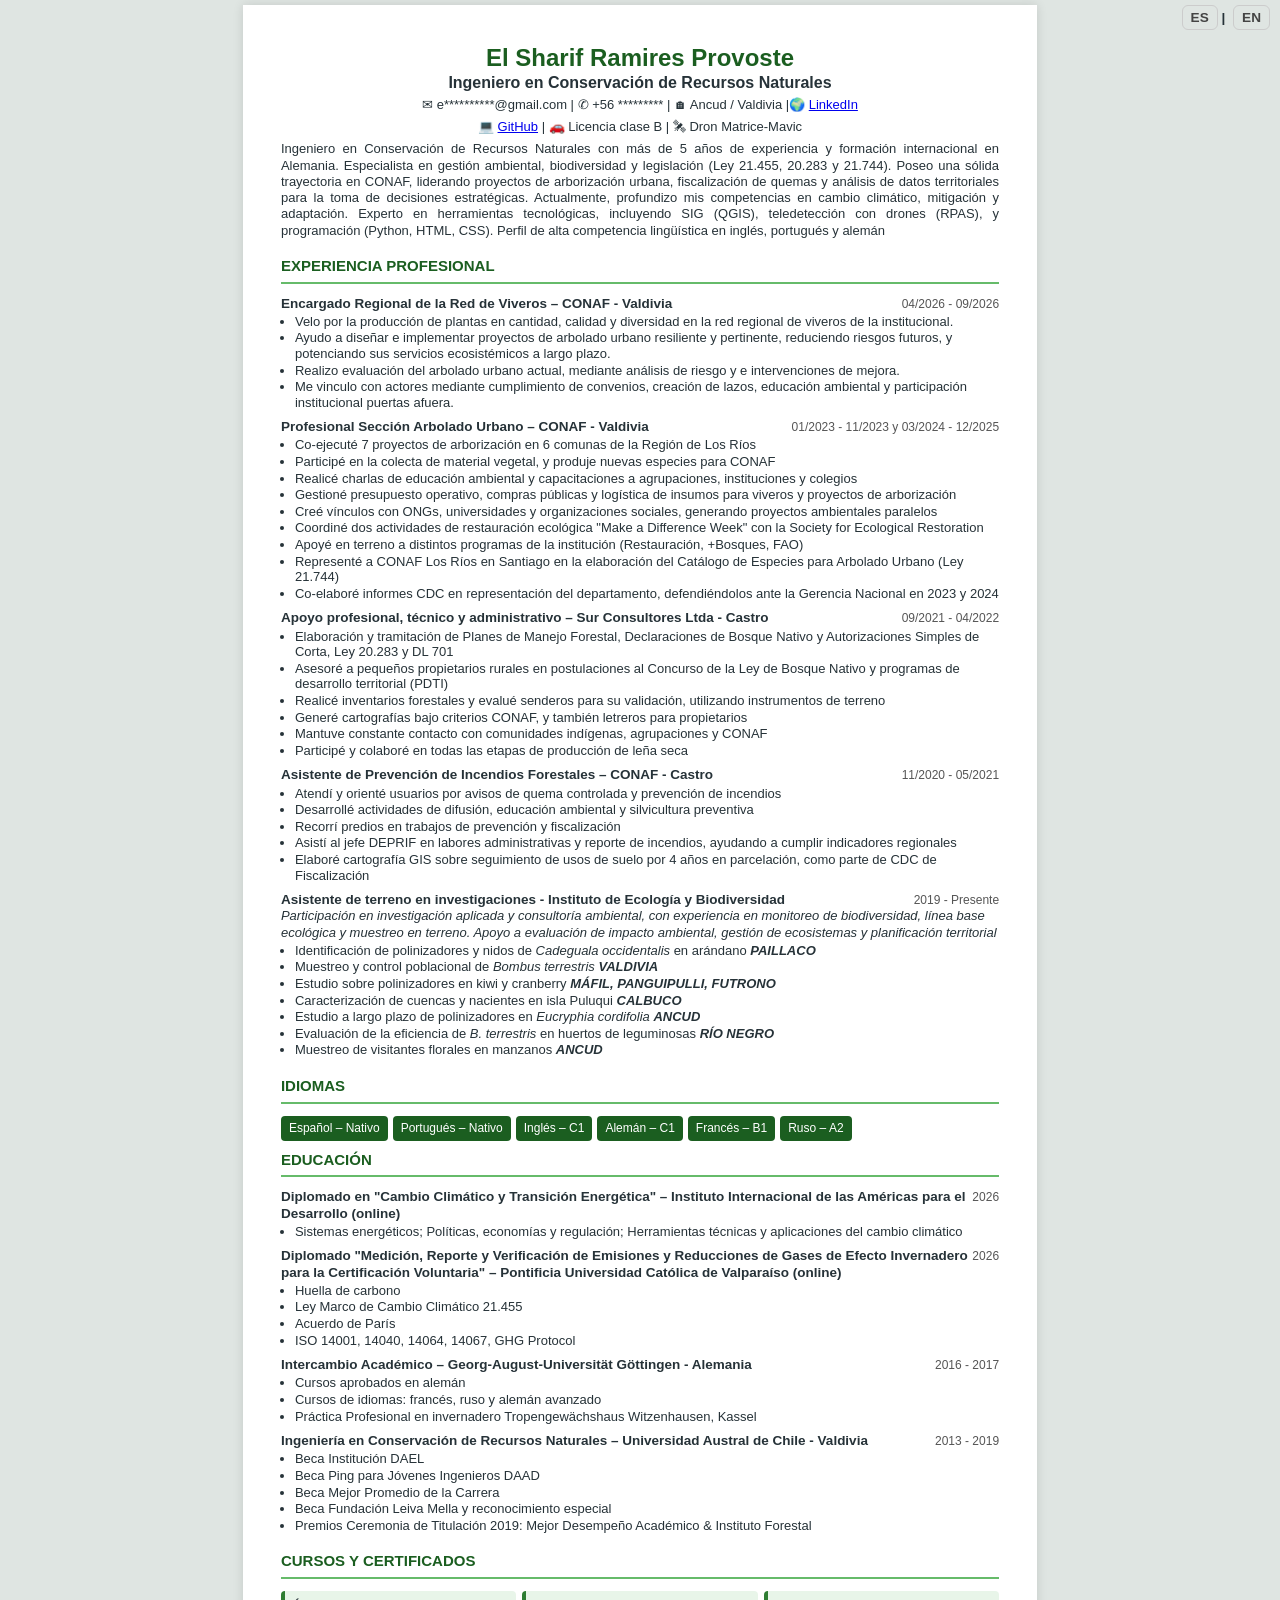
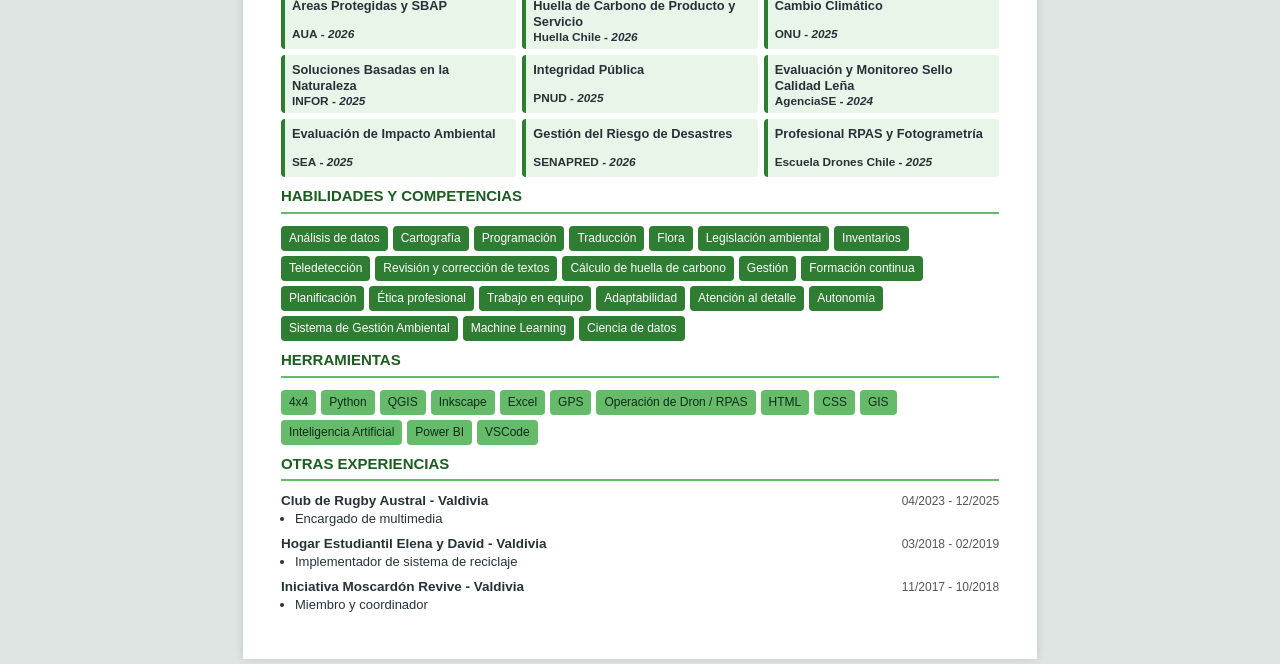
==== commit 53e413bf: "Update index.html with new content Datos personales" ====
--- a/index.html
+++ b/index.html
@@ -18,7 +18,7 @@
 <h2>Ingeniero en Conservación de Recursos Naturales</h2>
 
 <p class="contact">
-✉︎ elsharif.pg@gmail.com | ✆ +56 9 3545 3068 | 🏠︎ Ancud / Valdivia |🌍 <a href="https://www.linkedin.com/in/el-sharif-ramires-provoste-ambiental-recursos-naturales-590b9b17b/" target="_blank">LinkedIn</a></p>
+✉︎ e**********@gmail.com | ✆ +56 ********* | 🏠︎ Ancud / Valdivia |🌍 <a href="https://www.linkedin.com/in/el-sharif-ramires-provoste-ambiental-recursos-naturales-590b9b17b/" target="_blank">LinkedIn</a></p>
 <p class="contact">
 💻 <a href="https://github.com/Sharif-PG/cv_sharif_2026" target="_blank">GitHub</a> | 🚗 Licencia clase B | 🛰 Dron Matrice-Mavic</p>
 <div class="language">
